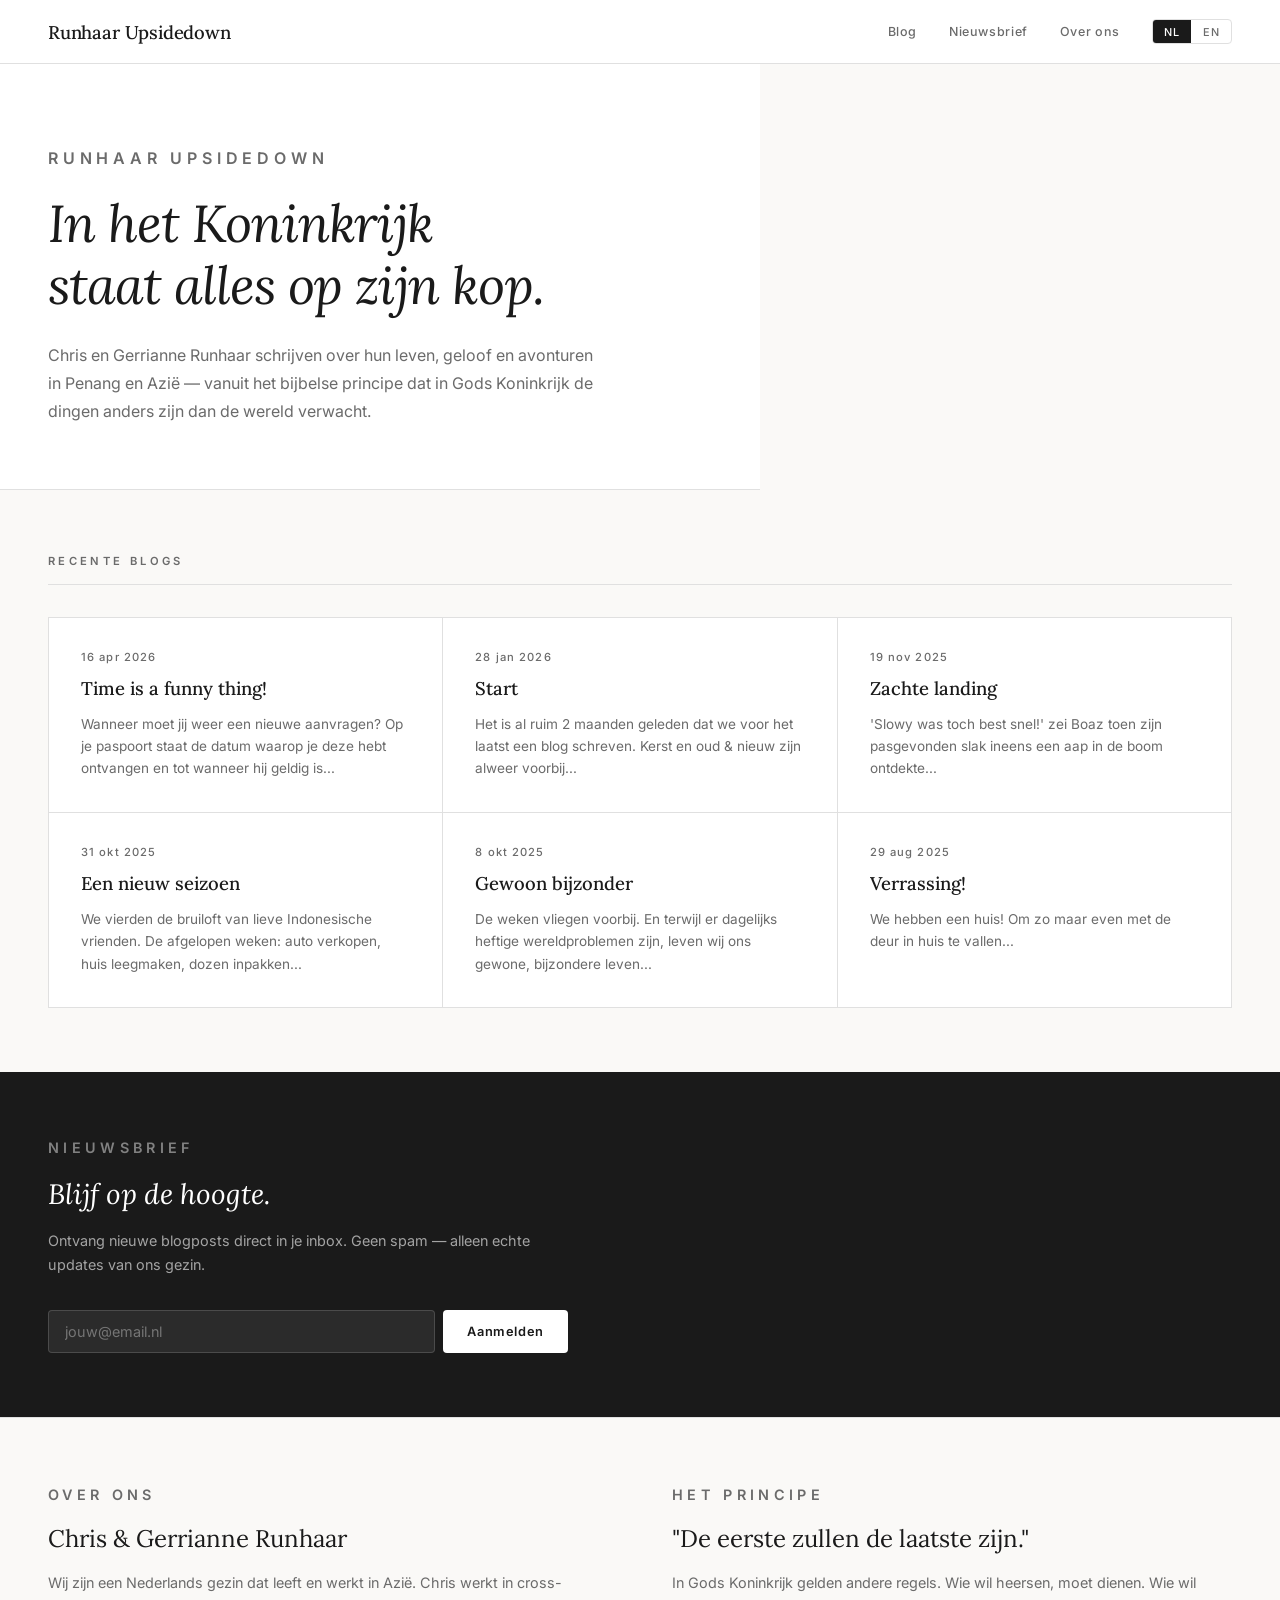
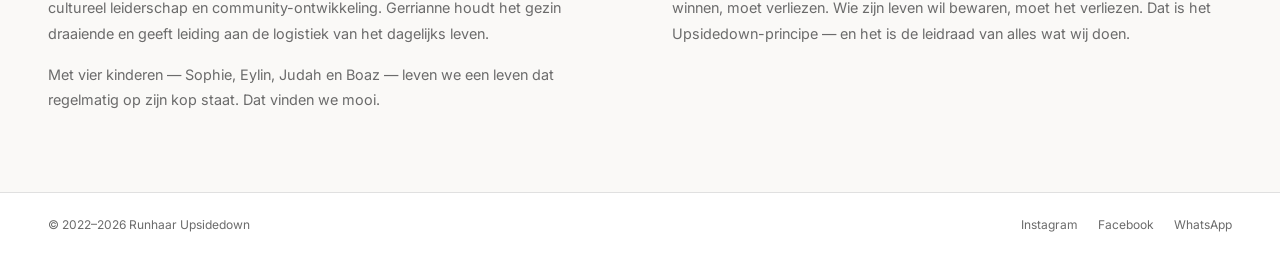
==== index.html @ e74286a4 "Initial Runhaar Upsidedown — bilingual NL/EN blog with newsletter signup" ====
<!DOCTYPE html>
<html lang="nl">
<head>
  <meta charset="UTF-8">
  <meta name="viewport" content="width=device-width, initial-scale=1.0">
  <title>Runhaar Upsidedown</title>
  <link rel="preconnect" href="https://fonts.googleapis.com">
  <link href="https://fonts.googleapis.com/css2?family=Lora:ital,wght@0,400;0,500;1,400&family=Inter:wght@300;400;500;600&display=swap" rel="stylesheet">
  <style>
    *, *::before, *::after { margin: 0; padding: 0; box-sizing: border-box; }

    :root {
      --ink: #1a1a1a;
      --muted: #6b6b6b;
      --rule: #e0e0e0;
      --bg: #faf9f7;
      --white: #ffffff;
      --warm: #f5f3ef;
    }

    body {
      font-family: 'Inter', sans-serif;
      background: var(--bg);
      color: var(--ink);
    }

    /* ── HEADER ── */
    header {
      background: var(--white);
      border-bottom: 1px solid var(--rule);
      padding: 0 3rem;
      display: flex;
      align-items: center;
      justify-content: space-between;
      height: 64px;
    }

    .site-title {
      font-family: 'Lora', serif;
      font-size: 1.15rem;
      font-weight: 500;
      color: var(--ink);
      text-decoration: none;
      letter-spacing: -0.01em;
    }

    nav {
      display: flex;
      align-items: center;
      gap: 2rem;
    }

    nav a {
      font-size: 0.78rem;
      font-weight: 500;
      letter-spacing: 0.05em;
      color: var(--muted);
      text-decoration: none;
      transition: color 0.15s;
    }

    nav a:hover { color: var(--ink); }

    .lang-toggle {
      display: flex;
      border: 1px solid var(--rule);
      border-radius: 4px;
      overflow: hidden;
    }

    .lang-toggle button {
      background: none;
      border: none;
      padding: 0.3rem 0.7rem;
      font-family: 'Inter', sans-serif;
      font-size: 0.68rem;
      font-weight: 500;
      letter-spacing: 0.1em;
      cursor: pointer;
      color: var(--muted);
      transition: background 0.15s, color 0.15s;
    }

    .lang-toggle button.active {
      background: var(--ink);
      color: var(--white);
    }

    /* ── HERO ── */
    .hero {
      background: var(--white);
      border-bottom: 1px solid var(--rule);
      padding: 5rem 3rem 4rem;
      max-width: 760px;
    }

    .hero-eyebrow {
      font-size: 0.7rem;
      font-weight: 600;
      letter-spacing: 0.3em;
      text-transform: uppercase;
      color: var(--muted);
      margin-bottom: 1.25rem;
    }

    .hero h1 {
      font-family: 'Lora', serif;
      font-size: clamp(2rem, 5vw, 3.25rem);
      font-weight: 400;
      font-style: italic;
      line-height: 1.2;
      letter-spacing: -0.02em;
      margin-bottom: 1.5rem;
    }

    .hero p {
      font-size: 1rem;
      line-height: 1.75;
      color: var(--muted);
      max-width: 560px;
    }

    /* ── BLOG GRID ── */
    .blog-section {
      padding: 4rem 3rem;
    }

    .section-header {
      display: flex;
      align-items: baseline;
      justify-content: space-between;
      margin-bottom: 2rem;
      padding-bottom: 1rem;
      border-bottom: 1px solid var(--rule);
    }

    .section-label {
      font-size: 0.7rem;
      font-weight: 600;
      letter-spacing: 0.3em;
      text-transform: uppercase;
      color: var(--muted);
    }

    .blog-grid {
      display: grid;
      grid-template-columns: repeat(auto-fill, minmax(300px, 1fr));
      gap: 1px;
      background: var(--rule);
      border: 1px solid var(--rule);
    }

    .post-card {
      background: var(--white);
      padding: 2rem;
      text-decoration: none;
      color: inherit;
      display: block;
      transition: background 0.15s;
    }

    .post-card:hover {
      background: var(--warm);
    }

    .post-date {
      font-size: 0.7rem;
      font-weight: 500;
      letter-spacing: 0.1em;
      color: var(--muted);
      margin-bottom: 0.75rem;
    }

    .post-title {
      font-family: 'Lora', serif;
      font-size: 1.15rem;
      font-weight: 500;
      line-height: 1.35;
      margin-bottom: 0.75rem;
      color: var(--ink);
    }

    .post-excerpt {
      font-size: 0.85rem;
      line-height: 1.65;
      color: var(--muted);
    }

    /* ── NEWSLETTER ── */
    .newsletter {
      background: var(--ink);
      color: var(--white);
      padding: 4rem 3rem;
    }

    .newsletter-inner {
      max-width: 520px;
    }

    .newsletter .section-label {
      color: rgba(255,255,255,0.45);
      margin-bottom: 1rem;
    }

    .newsletter h2 {
      font-family: 'Lora', serif;
      font-size: 1.75rem;
      font-weight: 400;
      font-style: italic;
      margin-bottom: 1rem;
      line-height: 1.3;
    }

    .newsletter p {
      font-size: 0.9rem;
      line-height: 1.7;
      color: rgba(255,255,255,0.6);
      margin-bottom: 2rem;
    }

    .newsletter-form {
      display: flex;
      gap: 0.5rem;
      flex-wrap: wrap;
    }

    .newsletter-form input {
      flex: 1;
      min-width: 200px;
      padding: 0.75rem 1rem;
      background: rgba(255,255,255,0.08);
      border: 1px solid rgba(255,255,255,0.15);
      border-radius: 4px;
      font-family: 'Inter', sans-serif;
      font-size: 0.9rem;
      color: var(--white);
      outline: none;
      transition: border-color 0.15s;
    }

    .newsletter-form input::placeholder { color: rgba(255,255,255,0.35); }
    .newsletter-form input:focus { border-color: rgba(255,255,255,0.4); }

    .newsletter-form button {
      padding: 0.75rem 1.5rem;
      background: var(--white);
      border: none;
      border-radius: 4px;
      font-family: 'Inter', sans-serif;
      font-size: 0.8rem;
      font-weight: 600;
      letter-spacing: 0.05em;
      color: var(--ink);
      cursor: pointer;
      transition: opacity 0.15s;
      white-space: nowrap;
    }

    .newsletter-form button:hover { opacity: 0.88; }

    /* ── ABOUT ── */
    .about {
      padding: 4rem 3rem;
      border-top: 1px solid var(--rule);
      display: grid;
      grid-template-columns: 1fr 1fr;
      gap: 4rem;
      align-items: start;
    }

    .about h2 {
      font-family: 'Lora', serif;
      font-size: 1.5rem;
      font-weight: 400;
      margin-bottom: 1rem;
      line-height: 1.3;
    }

    .about p {
      font-size: 0.9rem;
      line-height: 1.75;
      color: var(--muted);
      margin-bottom: 1rem;
    }

    .about p:last-child { margin-bottom: 0; }

    /* ── FOOTER ── */
    footer {
      padding: 1.5rem 3rem;
      border-top: 1px solid var(--rule);
      background: var(--white);
      display: flex;
      justify-content: space-between;
      align-items: center;
    }

    footer span {
      font-size: 0.75rem;
      color: var(--muted);
    }

    .social-links {
      display: flex;
      gap: 1.25rem;
    }

    .social-links a {
      font-size: 0.75rem;
      color: var(--muted);
      text-decoration: none;
      transition: color 0.15s;
    }

    .social-links a:hover { color: var(--ink); }

    /* ── MOBILE ── */
    @media (max-width: 680px) {
      header { padding: 0 1.5rem; }
      nav { display: none; }
      .hero, .blog-section, .newsletter, .about { padding-left: 1.5rem; padding-right: 1.5rem; }
      footer { padding: 1.25rem 1.5rem; flex-direction: column; gap: 0.75rem; text-align: center; }
      .about { grid-template-columns: 1fr; gap: 2rem; }
    }

    /* ── LANG ── */
    [data-lang] { display: none; }
    .lang-nl [data-lang="nl"] { display: block; }
    .lang-nl [data-lang="nl"].inline { display: inline; }
    .lang-en [data-lang="en"] { display: block; }
    .lang-en [data-lang="en"].inline { display: inline; }
  </style>
</head>
<body class="lang-nl">

  <!-- HEADER -->
  <header>
    <a href="/" class="site-title">Runhaar Upsidedown</a>
    <nav>
      <a href="#blog" data-lang="nl">Blog</a>
      <a href="#blog" data-lang="en">Blog</a>
      <a href="#nieuwsbrief" data-lang="nl">Nieuwsbrief</a>
      <a href="#nieuwsbrief" data-lang="en">Newsletter</a>
      <a href="#over-ons" data-lang="nl">Over ons</a>
      <a href="#over-ons" data-lang="en">About us</a>
      <div class="lang-toggle">
        <button id="btn-nl" class="active" onclick="setLang('nl')">NL</button>
        <button id="btn-en" onclick="setLang('en')">EN</button>
      </div>
    </nav>
  </header>

  <!-- HERO -->
  <section class="hero">
    <p class="hero-eyebrow">Runhaar Upsidedown</p>
    <h1 data-lang="nl">In het Koninkrijk<br>staat alles op zijn kop.</h1>
    <h1 data-lang="en">In the Kingdom,<br>everything is upside down.</h1>
    <p data-lang="nl">
      Chris en Gerrianne Runhaar schrijven over hun leven, geloof en avonturen
      in Penang en Azië — vanuit het bijbelse principe dat in Gods Koninkrijk
      de dingen anders zijn dan de wereld verwacht.
    </p>
    <p data-lang="en">
      Chris and Gerrianne Runhaar write about their life, faith, and adventures
      in Penang and Asia — rooted in the biblical principle that in God's Kingdom,
      things are the opposite of what the world expects.
    </p>
  </section>

  <!-- BLOG -->
  <section class="blog-section" id="blog">
    <div class="section-header">
      <span class="section-label" data-lang="nl">Recente Blogs</span>
      <span class="section-label" data-lang="en">Recent Posts</span>
    </div>

    <div class="blog-grid">

      <a class="post-card" href="https://www.runhaarupsidedown.nl/blog" target="_blank">
        <p class="post-date">16 apr 2026</p>
        <h2 class="post-title">Time is a funny thing!</h2>
        <p class="post-excerpt" data-lang="nl">Wanneer moet jij weer een nieuwe aanvragen? Op je paspoort staat de datum waarop je deze hebt ontvangen en tot wanneer hij geldig is...</p>
        <p class="post-excerpt" data-lang="en">When do you need to renew yours? Your passport shows the date it was issued and how long it's valid for...</p>
      </a>

      <a class="post-card" href="https://www.runhaarupsidedown.nl/blog" target="_blank">
        <p class="post-date">28 jan 2026</p>
        <h2 class="post-title">Start</h2>
        <p class="post-excerpt" data-lang="nl">Het is al ruim 2 maanden geleden dat we voor het laatst een blog schreven. Kerst en oud & nieuw zijn alweer voorbij...</p>
        <p class="post-excerpt" data-lang="en">It's been over 2 months since our last post. Christmas and New Year have already passed...</p>
      </a>

      <a class="post-card" href="https://www.runhaarupsidedown.nl/blog" target="_blank">
        <p class="post-date">19 nov 2025</p>
        <h2 class="post-title">Zachte landing</h2>
        <p class="post-excerpt" data-lang="nl">'Slowy was toch best snel!' zei Boaz toen zijn pasgevonden slak ineens een aap in de boom ontdekte...</p>
        <p class="post-excerpt" data-lang="en">'Slowy was actually pretty fast!' said Boaz when his newly found snail suddenly spotted a monkey in the tree...</p>
      </a>

      <a class="post-card" href="https://www.runhaarupsidedown.nl/blog" target="_blank">
        <p class="post-date">31 okt 2025</p>
        <h2 class="post-title">Een nieuw seizoen</h2>
        <p class="post-excerpt" data-lang="nl">We vierden de bruiloft van lieve Indonesische vrienden. De afgelopen weken: auto verkopen, huis leegmaken, dozen inpakken...</p>
        <p class="post-excerpt" data-lang="en">We celebrated the wedding of dear Indonesian friends. Recent weeks: selling a car, emptying the house, packing boxes...</p>
      </a>

      <a class="post-card" href="https://www.runhaarupsidedown.nl/blog" target="_blank">
        <p class="post-date">8 okt 2025</p>
        <h2 class="post-title">Gewoon bijzonder</h2>
        <p class="post-excerpt" data-lang="nl">De weken vliegen voorbij. En terwijl er dagelijks heftige wereldproblemen zijn, leven wij ons gewone, bijzondere leven...</p>
        <p class="post-excerpt" data-lang="en">The weeks fly by. While the world faces daily crises, we live our ordinary, extraordinary life...</p>
      </a>

      <a class="post-card" href="https://www.runhaarupsidedown.nl/blog" target="_blank">
        <p class="post-date">29 aug 2025</p>
        <h2 class="post-title">Verrassing!</h2>
        <p class="post-excerpt" data-lang="nl">We hebben een huis! Om zo maar even met de deur in huis te vallen...</p>
        <p class="post-excerpt" data-lang="en">We have a house! To get straight to the point...</p>
      </a>

    </div>
  </section>

  <!-- NEWSLETTER -->
  <section class="newsletter" id="nieuwsbrief">
    <div class="newsletter-inner">
      <p class="section-label" data-lang="nl">Nieuwsbrief</p>
      <p class="section-label" data-lang="en">Newsletter</p>
      <h2 data-lang="nl">Blijf op de hoogte.</h2>
      <h2 data-lang="en">Stay in the loop.</h2>
      <p data-lang="nl">Ontvang nieuwe blogposts direct in je inbox. Geen spam — alleen echte updates van ons gezin.</p>
      <p data-lang="en">Receive new blog posts directly in your inbox. No spam — just real updates from our family.</p>
      <form class="newsletter-form" action="https://gmail.us12.list-manage.com/subscribe/post" method="POST" target="_blank">
        <input type="hidden" name="u" value="MAILCHIMP_U_VALUE">
        <input type="hidden" name="id" value="MAILCHIMP_ID_VALUE">
        <input type="email" name="EMAIL" placeholder="jouw@email.nl" data-lang="nl" required>
        <input type="email" name="EMAIL" placeholder="your@email.com" data-lang="en" required style="display:none">
        <button type="submit" data-lang="nl">Aanmelden</button>
        <button type="submit" data-lang="en" style="display:none">Subscribe</button>
      </form>
    </div>
  </section>

  <!-- ABOUT -->
  <section class="about" id="over-ons">
    <div>
      <p class="section-label" data-lang="nl" style="display:block; margin-bottom:1rem">Over ons</p>
      <p class="section-label" data-lang="en" style="display:none; margin-bottom:1rem">About us</p>
      <h2 data-lang="nl">Chris &amp; Gerrianne Runhaar</h2>
      <h2 data-lang="en">Chris &amp; Gerrianne Runhaar</h2>
      <p data-lang="nl">Wij zijn een Nederlands gezin dat leeft en werkt in Azië. Chris werkt in cross-cultureel leiderschap en community-ontwikkeling. Gerrianne houdt het gezin draaiende en geeft leiding aan de logistiek van het dagelijks leven.</p>
      <p data-lang="en">We're a Dutch family living and working in Asia. Chris works in cross-cultural leadership and community development. Gerrianne keeps the family running and leads the logistics of daily life.</p>
      <p data-lang="nl">Met vier kinderen — Sophie, Eylin, Judah en Boaz — leven we een leven dat regelmatig op zijn kop staat. Dat vinden we mooi.</p>
      <p data-lang="en">With four children — Sophie, Eylin, Judah, and Boaz — we live a life that is regularly turned upside down. We wouldn't have it any other way.</p>
    </div>
    <div>
      <p class="section-label" data-lang="nl" style="display:block; margin-bottom:1rem">Het Principe</p>
      <p class="section-label" data-lang="en" style="display:none; margin-bottom:1rem">The Principle</p>
      <h2 data-lang="nl">"De eerste zullen de laatste zijn."</h2>
      <h2 data-lang="en">"The first will be last."</h2>
      <p data-lang="nl">In Gods Koninkrijk gelden andere regels. Wie wil heersen, moet dienen. Wie wil winnen, moet verliezen. Wie zijn leven wil bewaren, moet het verliezen. Dat is het Upsidedown-principe — en het is de leidraad van alles wat wij doen.</p>
      <p data-lang="en">In God's Kingdom, different rules apply. To lead is to serve. To win is to lose. To save your life is to lose it. That is the Upsidedown principle — and it guides everything we do.</p>
    </div>
  </section>

  <!-- FOOTER -->
  <footer>
    <span>&copy; 2022–2026 Runhaar Upsidedown</span>
    <div class="social-links">
      <a href="https://instagram.com" target="_blank">Instagram</a>
      <a href="https://facebook.com" target="_blank">Facebook</a>
      <a href="https://wa.me/" target="_blank">WhatsApp</a>
    </div>
  </footer>

  <script>
    function setLang(lang) {
      document.body.className = 'lang-' + lang;
      document.getElementById('btn-nl').classList.toggle('active', lang === 'nl');
      document.getElementById('btn-en').classList.toggle('active', lang === 'en');
      document.documentElement.lang = lang;

      // Handle newsletter form inputs + buttons separately
      document.querySelectorAll('[data-lang]').forEach(el => {
        el.style.display = el.dataset.lang === lang ? '' : 'none';
      });
    }

    // Init display
    setLang('nl');
  </script>

</body>
</html>
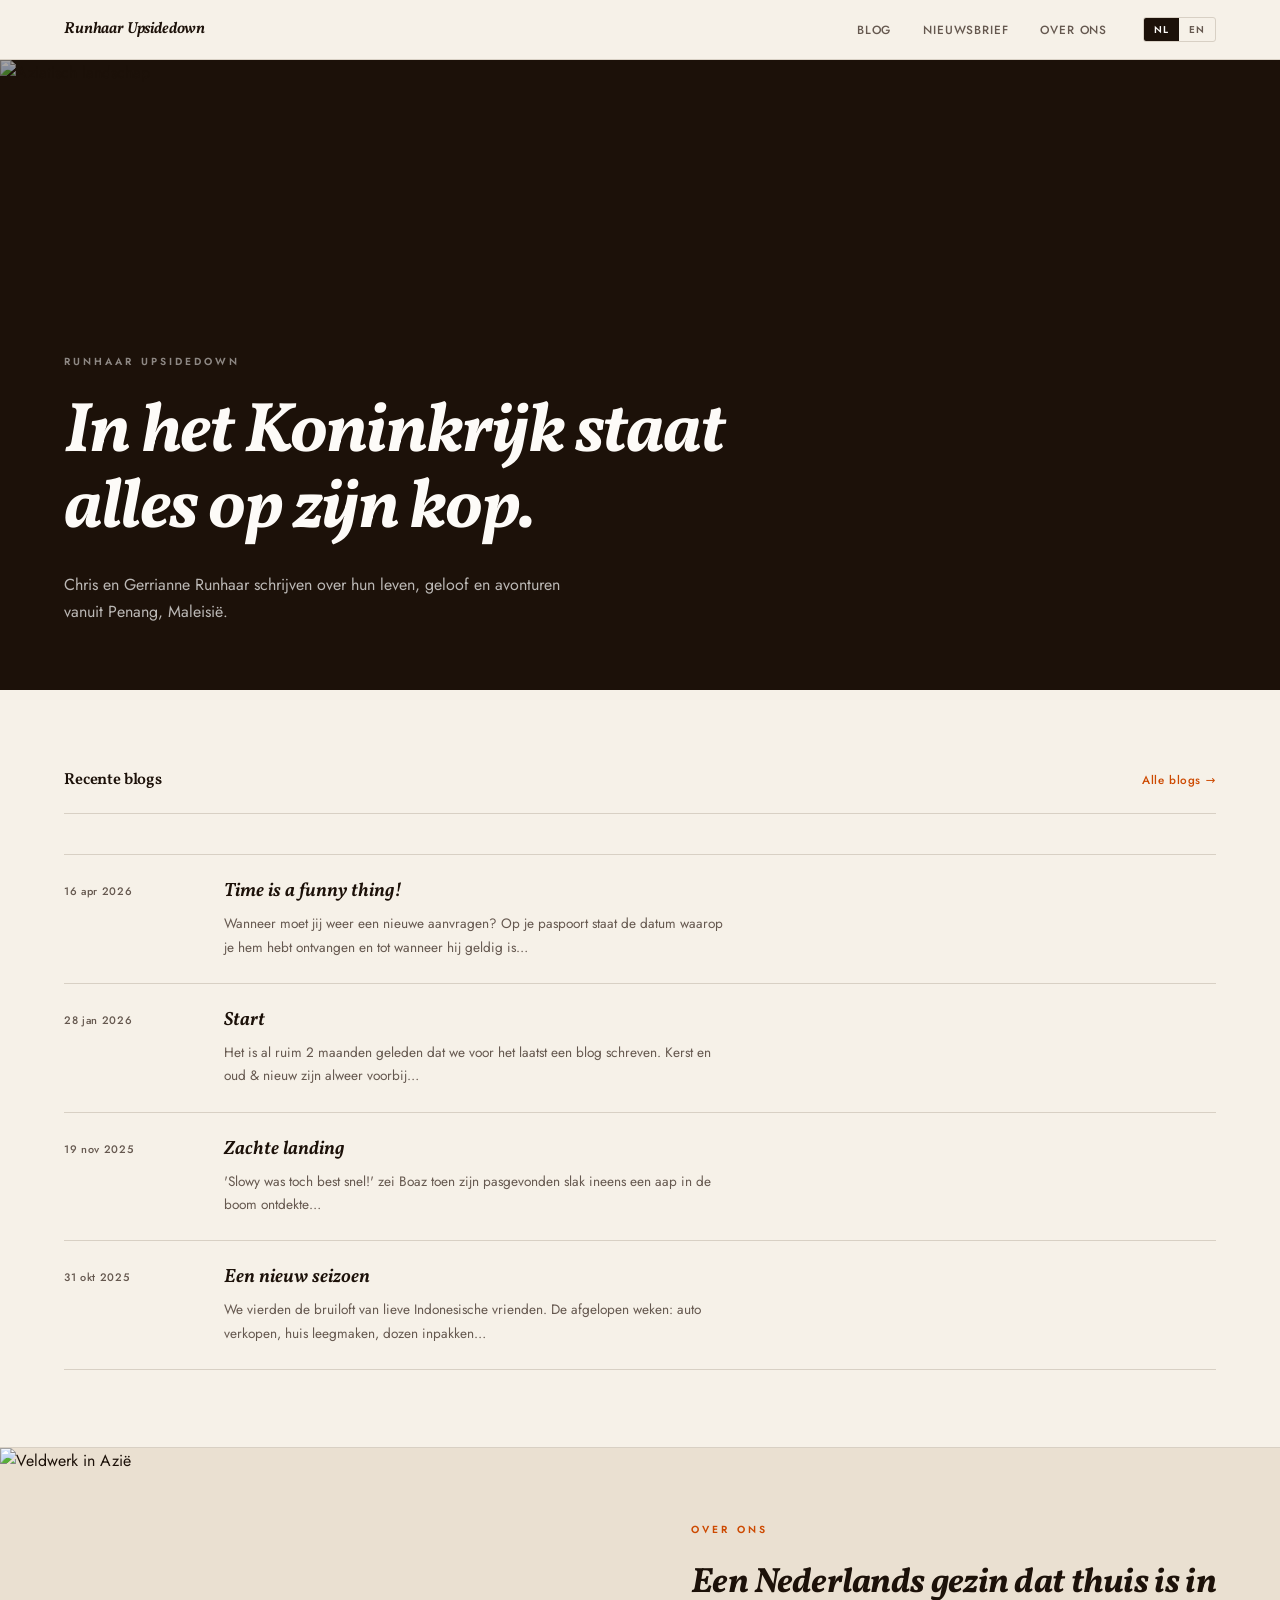
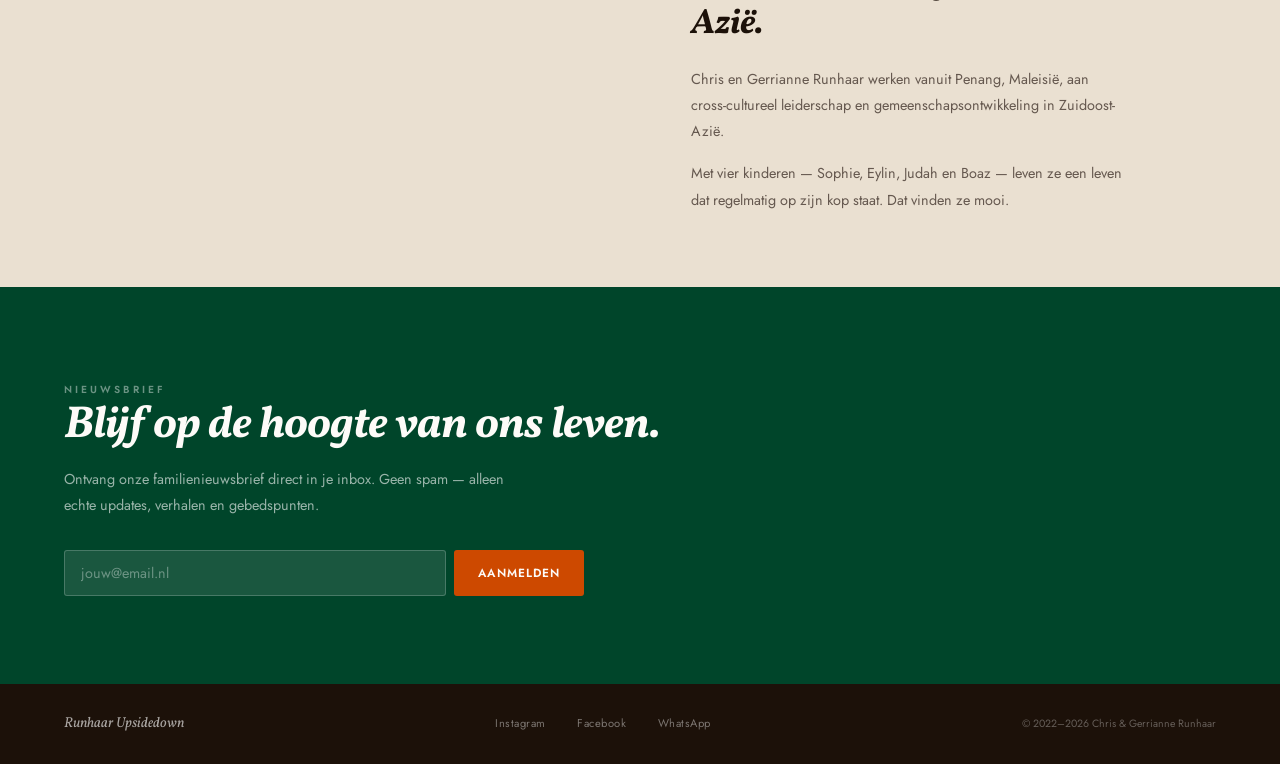
==== commit 3501304a: "Rebuild as multi-page site with fresh design Pages: Home, Blog, Newsletter, About. Shared style.css " ====
--- a/index.html
+++ b/index.html
@@ -4,473 +4,140 @@
   <meta charset="UTF-8">
   <meta name="viewport" content="width=device-width, initial-scale=1.0">
   <title>Runhaar Upsidedown</title>
+  <meta name="description" content="Chris en Gerrianne Runhaar schrijven over hun leven, geloof en avonturen in Penang en Azië.">
   <link rel="preconnect" href="https://fonts.googleapis.com">
-  <link href="https://fonts.googleapis.com/css2?family=Lora:ital,wght@0,400;0,500;1,400&family=Inter:wght@300;400;500;600&display=swap" rel="stylesheet">
-  <style>
-    *, *::before, *::after { margin: 0; padding: 0; box-sizing: border-box; }
-
-    :root {
-      --ink: #1a1a1a;
-      --muted: #6b6b6b;
-      --rule: #e0e0e0;
-      --bg: #faf9f7;
-      --white: #ffffff;
-      --warm: #f5f3ef;
-    }
-
-    body {
-      font-family: 'Inter', sans-serif;
-      background: var(--bg);
-      color: var(--ink);
-    }
-
-    /* ── HEADER ── */
-    header {
-      background: var(--white);
-      border-bottom: 1px solid var(--rule);
-      padding: 0 3rem;
-      display: flex;
-      align-items: center;
-      justify-content: space-between;
-      height: 64px;
-    }
-
-    .site-title {
-      font-family: 'Lora', serif;
-      font-size: 1.15rem;
-      font-weight: 500;
-      color: var(--ink);
-      text-decoration: none;
-      letter-spacing: -0.01em;
-    }
-
-    nav {
-      display: flex;
-      align-items: center;
-      gap: 2rem;
-    }
-
-    nav a {
-      font-size: 0.78rem;
-      font-weight: 500;
-      letter-spacing: 0.05em;
-      color: var(--muted);
-      text-decoration: none;
-      transition: color 0.15s;
-    }
-
-    nav a:hover { color: var(--ink); }
-
-    .lang-toggle {
-      display: flex;
-      border: 1px solid var(--rule);
-      border-radius: 4px;
-      overflow: hidden;
-    }
-
-    .lang-toggle button {
-      background: none;
-      border: none;
-      padding: 0.3rem 0.7rem;
-      font-family: 'Inter', sans-serif;
-      font-size: 0.68rem;
-      font-weight: 500;
-      letter-spacing: 0.1em;
-      cursor: pointer;
-      color: var(--muted);
-      transition: background 0.15s, color 0.15s;
-    }
-
-    .lang-toggle button.active {
-      background: var(--ink);
-      color: var(--white);
-    }
-
-    /* ── HERO ── */
-    .hero {
-      background: var(--white);
-      border-bottom: 1px solid var(--rule);
-      padding: 5rem 3rem 4rem;
-      max-width: 760px;
-    }
-
-    .hero-eyebrow {
-      font-size: 0.7rem;
-      font-weight: 600;
-      letter-spacing: 0.3em;
-      text-transform: uppercase;
-      color: var(--muted);
-      margin-bottom: 1.25rem;
-    }
-
-    .hero h1 {
-      font-family: 'Lora', serif;
-      font-size: clamp(2rem, 5vw, 3.25rem);
-      font-weight: 400;
-      font-style: italic;
-      line-height: 1.2;
-      letter-spacing: -0.02em;
-      margin-bottom: 1.5rem;
-    }
-
-    .hero p {
-      font-size: 1rem;
-      line-height: 1.75;
-      color: var(--muted);
-      max-width: 560px;
-    }
-
-    /* ── BLOG GRID ── */
-    .blog-section {
-      padding: 4rem 3rem;
-    }
-
-    .section-header {
-      display: flex;
-      align-items: baseline;
-      justify-content: space-between;
-      margin-bottom: 2rem;
-      padding-bottom: 1rem;
-      border-bottom: 1px solid var(--rule);
-    }
-
-    .section-label {
-      font-size: 0.7rem;
-      font-weight: 600;
-      letter-spacing: 0.3em;
-      text-transform: uppercase;
-      color: var(--muted);
-    }
-
-    .blog-grid {
-      display: grid;
-      grid-template-columns: repeat(auto-fill, minmax(300px, 1fr));
-      gap: 1px;
-      background: var(--rule);
-      border: 1px solid var(--rule);
-    }
-
-    .post-card {
-      background: var(--white);
-      padding: 2rem;
-      text-decoration: none;
-      color: inherit;
-      display: block;
-      transition: background 0.15s;
-    }
-
-    .post-card:hover {
-      background: var(--warm);
-    }
-
-    .post-date {
-      font-size: 0.7rem;
-      font-weight: 500;
-      letter-spacing: 0.1em;
-      color: var(--muted);
-      margin-bottom: 0.75rem;
-    }
-
-    .post-title {
-      font-family: 'Lora', serif;
-      font-size: 1.15rem;
-      font-weight: 500;
-      line-height: 1.35;
-      margin-bottom: 0.75rem;
-      color: var(--ink);
-    }
-
-    .post-excerpt {
-      font-size: 0.85rem;
-      line-height: 1.65;
-      color: var(--muted);
-    }
-
-    /* ── NEWSLETTER ── */
-    .newsletter {
-      background: var(--ink);
-      color: var(--white);
-      padding: 4rem 3rem;
-    }
-
-    .newsletter-inner {
-      max-width: 520px;
-    }
-
-    .newsletter .section-label {
-      color: rgba(255,255,255,0.45);
-      margin-bottom: 1rem;
-    }
-
-    .newsletter h2 {
-      font-family: 'Lora', serif;
-      font-size: 1.75rem;
-      font-weight: 400;
-      font-style: italic;
-      margin-bottom: 1rem;
-      line-height: 1.3;
-    }
-
-    .newsletter p {
-      font-size: 0.9rem;
-      line-height: 1.7;
-      color: rgba(255,255,255,0.6);
-      margin-bottom: 2rem;
-    }
-
-    .newsletter-form {
-      display: flex;
-      gap: 0.5rem;
-      flex-wrap: wrap;
-    }
-
-    .newsletter-form input {
-      flex: 1;
-      min-width: 200px;
-      padding: 0.75rem 1rem;
-      background: rgba(255,255,255,0.08);
-      border: 1px solid rgba(255,255,255,0.15);
-      border-radius: 4px;
-      font-family: 'Inter', sans-serif;
-      font-size: 0.9rem;
-      color: var(--white);
-      outline: none;
-      transition: border-color 0.15s;
-    }
-
-    .newsletter-form input::placeholder { color: rgba(255,255,255,0.35); }
-    .newsletter-form input:focus { border-color: rgba(255,255,255,0.4); }
-
-    .newsletter-form button {
-      padding: 0.75rem 1.5rem;
-      background: var(--white);
-      border: none;
-      border-radius: 4px;
-      font-family: 'Inter', sans-serif;
-      font-size: 0.8rem;
-      font-weight: 600;
-      letter-spacing: 0.05em;
-      color: var(--ink);
-      cursor: pointer;
-      transition: opacity 0.15s;
-      white-space: nowrap;
-    }
-
-    .newsletter-form button:hover { opacity: 0.88; }
-
-    /* ── ABOUT ── */
-    .about {
-      padding: 4rem 3rem;
-      border-top: 1px solid var(--rule);
-      display: grid;
-      grid-template-columns: 1fr 1fr;
-      gap: 4rem;
-      align-items: start;
-    }
-
-    .about h2 {
-      font-family: 'Lora', serif;
-      font-size: 1.5rem;
-      font-weight: 400;
-      margin-bottom: 1rem;
-      line-height: 1.3;
-    }
-
-    .about p {
-      font-size: 0.9rem;
-      line-height: 1.75;
-      color: var(--muted);
-      margin-bottom: 1rem;
-    }
-
-    .about p:last-child { margin-bottom: 0; }
-
-    /* ── FOOTER ── */
-    footer {
-      padding: 1.5rem 3rem;
-      border-top: 1px solid var(--rule);
-      background: var(--white);
-      display: flex;
-      justify-content: space-between;
-      align-items: center;
-    }
-
-    footer span {
-      font-size: 0.75rem;
-      color: var(--muted);
-    }
-
-    .social-links {
-      display: flex;
-      gap: 1.25rem;
-    }
-
-    .social-links a {
-      font-size: 0.75rem;
-      color: var(--muted);
-      text-decoration: none;
-      transition: color 0.15s;
-    }
-
-    .social-links a:hover { color: var(--ink); }
-
-    /* ── MOBILE ── */
-    @media (max-width: 680px) {
-      header { padding: 0 1.5rem; }
-      nav { display: none; }
-      .hero, .blog-section, .newsletter, .about { padding-left: 1.5rem; padding-right: 1.5rem; }
-      footer { padding: 1.25rem 1.5rem; flex-direction: column; gap: 0.75rem; text-align: center; }
-      .about { grid-template-columns: 1fr; gap: 2rem; }
-    }
-
-    /* ── LANG ── */
-    [data-lang] { display: none; }
-    .lang-nl [data-lang="nl"] { display: block; }
-    .lang-nl [data-lang="nl"].inline { display: inline; }
-    .lang-en [data-lang="en"] { display: block; }
-    .lang-en [data-lang="en"].inline { display: inline; }
-  </style>
+  <link rel="preconnect" href="https://fonts.gstatic.com" crossorigin>
+  <link href="https://fonts.googleapis.com/css2?family=Vollkorn:ital,wght@0,400;0,600;0,700;1,400;1,600;1,700&family=Jost:wght@300;400;500;600&display=swap" rel="stylesheet">
+  <link rel="stylesheet" href="style.css">
 </head>
 <body class="lang-nl">
 
-  <!-- HEADER -->
-  <header>
-    <a href="/" class="site-title">Runhaar Upsidedown</a>
-    <nav>
-      <a href="#blog" data-lang="nl">Blog</a>
-      <a href="#blog" data-lang="en">Blog</a>
-      <a href="#nieuwsbrief" data-lang="nl">Nieuwsbrief</a>
-      <a href="#nieuwsbrief" data-lang="en">Newsletter</a>
-      <a href="#over-ons" data-lang="nl">Over ons</a>
-      <a href="#over-ons" data-lang="en">About us</a>
+  <header class="site-header">
+    <a href="index.html" class="site-logo">Runhaar Upsidedown</a>
+    <nav class="site-nav">
+      <a href="blog.html" class="nav-link" data-lang="nl">Blog</a>
+      <a href="blog.html" class="nav-link" data-lang="en">Blog</a>
+      <a href="newsletter.html" class="nav-link" data-lang="nl">Nieuwsbrief</a>
+      <a href="newsletter.html" class="nav-link" data-lang="en">Newsletter</a>
+      <a href="about.html" class="nav-link" data-lang="nl">Over ons</a>
+      <a href="about.html" class="nav-link" data-lang="en">About us</a>
       <div class="lang-toggle">
-        <button id="btn-nl" class="active" onclick="setLang('nl')">NL</button>
-        <button id="btn-en" onclick="setLang('en')">EN</button>
+        <button id="btn-nl" class="lang-btn active" onclick="setLang('nl')">NL</button>
+        <button id="btn-en" class="lang-btn" onclick="setLang('en')">EN</button>
       </div>
     </nav>
   </header>
 
   <!-- HERO -->
-  <section class="hero">
-    <p class="hero-eyebrow">Runhaar Upsidedown</p>
-    <h1 data-lang="nl">In het Koninkrijk<br>staat alles op zijn kop.</h1>
-    <h1 data-lang="en">In the Kingdom,<br>everything is upside down.</h1>
-    <p data-lang="nl">
-      Chris en Gerrianne Runhaar schrijven over hun leven, geloof en avonturen
-      in Penang en Azië — vanuit het bijbelse principe dat in Gods Koninkrijk
-      de dingen anders zijn dan de wereld verwacht.
-    </p>
-    <p data-lang="en">
-      Chris and Gerrianne Runhaar write about their life, faith, and adventures
-      in Penang and Asia — rooted in the biblical principle that in God's Kingdom,
-      things are the opposite of what the world expects.
-    </p>
-  </section>
-
-  <!-- BLOG -->
-  <section class="blog-section" id="blog">
-    <div class="section-header">
-      <span class="section-label" data-lang="nl">Recente Blogs</span>
-      <span class="section-label" data-lang="en">Recent Posts</span>
-    </div>
-
-    <div class="blog-grid">
-
-      <a class="post-card" href="https://www.runhaarupsidedown.nl/blog" target="_blank">
-        <p class="post-date">16 apr 2026</p>
-        <h2 class="post-title">Time is a funny thing!</h2>
-        <p class="post-excerpt" data-lang="nl">Wanneer moet jij weer een nieuwe aanvragen? Op je paspoort staat de datum waarop je deze hebt ontvangen en tot wanneer hij geldig is...</p>
-        <p class="post-excerpt" data-lang="en">When do you need to renew yours? Your passport shows the date it was issued and how long it's valid for...</p>
-      </a>
-
-      <a class="post-card" href="https://www.runhaarupsidedown.nl/blog" target="_blank">
-        <p class="post-date">28 jan 2026</p>
-        <h2 class="post-title">Start</h2>
-        <p class="post-excerpt" data-lang="nl">Het is al ruim 2 maanden geleden dat we voor het laatst een blog schreven. Kerst en oud & nieuw zijn alweer voorbij...</p>
-        <p class="post-excerpt" data-lang="en">It's been over 2 months since our last post. Christmas and New Year have already passed...</p>
-      </a>
-
-      <a class="post-card" href="https://www.runhaarupsidedown.nl/blog" target="_blank">
-        <p class="post-date">19 nov 2025</p>
-        <h2 class="post-title">Zachte landing</h2>
-        <p class="post-excerpt" data-lang="nl">'Slowy was toch best snel!' zei Boaz toen zijn pasgevonden slak ineens een aap in de boom ontdekte...</p>
-        <p class="post-excerpt" data-lang="en">'Slowy was actually pretty fast!' said Boaz when his newly found snail suddenly spotted a monkey in the tree...</p>
-      </a>
-
-      <a class="post-card" href="https://www.runhaarupsidedown.nl/blog" target="_blank">
-        <p class="post-date">31 okt 2025</p>
-        <h2 class="post-title">Een nieuw seizoen</h2>
-        <p class="post-excerpt" data-lang="nl">We vierden de bruiloft van lieve Indonesische vrienden. De afgelopen weken: auto verkopen, huis leegmaken, dozen inpakken...</p>
-        <p class="post-excerpt" data-lang="en">We celebrated the wedding of dear Indonesian friends. Recent weeks: selling a car, emptying the house, packing boxes...</p>
-      </a>
-
-      <a class="post-card" href="https://www.runhaarupsidedown.nl/blog" target="_blank">
-        <p class="post-date">8 okt 2025</p>
-        <h2 class="post-title">Gewoon bijzonder</h2>
-        <p class="post-excerpt" data-lang="nl">De weken vliegen voorbij. En terwijl er dagelijks heftige wereldproblemen zijn, leven wij ons gewone, bijzondere leven...</p>
-        <p class="post-excerpt" data-lang="en">The weeks fly by. While the world faces daily crises, we live our ordinary, extraordinary life...</p>
-      </a>
-
-      <a class="post-card" href="https://www.runhaarupsidedown.nl/blog" target="_blank">
-        <p class="post-date">29 aug 2025</p>
-        <h2 class="post-title">Verrassing!</h2>
-        <p class="post-excerpt" data-lang="nl">We hebben een huis! Om zo maar even met de deur in huis te vallen...</p>
-        <p class="post-excerpt" data-lang="en">We have a house! To get straight to the point...</p>
-      </a>
-
+  <section class="hero-photo">
+    <img
+      src="https://mcusercontent.com/3540eef6e6ca0471934019fc5/images/19c7cc07-3319-63d7-54c2-0fe1dfa88985.jpg"
+      alt="Aziatisch landschap"
+      loading="eager">
+    <div class="hero-photo-content">
+      <span class="eyebrow">Runhaar Upsidedown</span>
+      <h1 data-lang="nl">In het Koninkrijk staat alles op zijn kop.</h1>
+      <h1 data-lang="en">In the Kingdom, everything is upside down.</h1>
+      <p data-lang="nl">Chris en Gerrianne Runhaar schrijven over hun leven, geloof en avonturen vanuit Penang, Maleisië.</p>
+      <p data-lang="en">Chris and Gerrianne Runhaar write about life, faith, and adventure from Penang, Malaysia.</p>
+    </div>
+  </section>
+
+  <!-- RECENT POSTS -->
+  <section class="content-section">
+    <div class="section-head">
+      <span class="section-head-label" data-lang="nl">Recente blogs</span>
+      <span class="section-head-label" data-lang="en">Recent posts</span>
+      <a href="blog.html" class="see-all" data-lang="nl">Alle blogs →</a>
+      <a href="blog.html" class="see-all" data-lang="en">All posts →</a>
+    </div>
+
+    <nav class="post-list">
+
+      <a class="post-item" href="https://www.runhaarupsidedown.nl/blog" target="_blank" rel="noopener">
+        <span class="post-date-col">16 apr 2026</span>
+        <span>
+          <p class="post-title">Time is a funny thing!</p>
+          <p class="post-excerpt" data-lang="nl">Wanneer moet jij weer een nieuwe aanvragen? Op je paspoort staat de datum waarop je hem hebt ontvangen en tot wanneer hij geldig is…</p>
+          <p class="post-excerpt" data-lang="en">When do you need to renew yours? Your passport shows the date it was issued and how long it's valid for…</p>
+        </span>
+      </a>
+
+      <a class="post-item" href="https://www.runhaarupsidedown.nl/blog" target="_blank" rel="noopener">
+        <span class="post-date-col">28 jan 2026</span>
+        <span>
+          <p class="post-title">Start</p>
+          <p class="post-excerpt" data-lang="nl">Het is al ruim 2 maanden geleden dat we voor het laatst een blog schreven. Kerst en oud &amp; nieuw zijn alweer voorbij…</p>
+          <p class="post-excerpt" data-lang="en">It's been over 2 months since our last post. Christmas and New Year have already passed…</p>
+        </span>
+      </a>
+
+      <a class="post-item" href="https://www.runhaarupsidedown.nl/blog" target="_blank" rel="noopener">
+        <span class="post-date-col">19 nov 2025</span>
+        <span>
+          <p class="post-title">Zachte landing</p>
+          <p class="post-excerpt" data-lang="nl">'Slowy was toch best snel!' zei Boaz toen zijn pasgevonden slak ineens een aap in de boom ontdekte…</p>
+          <p class="post-excerpt" data-lang="en">'Slowy was actually pretty fast!' said Boaz when his newly found snail suddenly spotted a monkey in the tree…</p>
+        </span>
+      </a>
+
+      <a class="post-item" href="https://www.runhaarupsidedown.nl/blog" target="_blank" rel="noopener">
+        <span class="post-date-col">31 okt 2025</span>
+        <span>
+          <p class="post-title">Een nieuw seizoen</p>
+          <p class="post-excerpt" data-lang="nl">We vierden de bruiloft van lieve Indonesische vrienden. De afgelopen weken: auto verkopen, huis leegmaken, dozen inpakken…</p>
+          <p class="post-excerpt" data-lang="en">We celebrated the wedding of dear Indonesian friends. Recent weeks: selling a car, emptying the house, packing boxes…</p>
+        </span>
+      </a>
+
+    </nav>
+  </section>
+
+  <!-- FAMILY SPLIT -->
+  <section class="split-section">
+    <div class="split-photo">
+      <img
+        src="https://mcusercontent.com/3540eef6e6ca0471934019fc5/images/fe2efdb6-71a4-8e61-e04a-456259c1d72a.jpg"
+        alt="Veldwerk in Azië"
+        loading="lazy">
+    </div>
+    <div class="split-content">
+      <span class="eyebrow" data-lang="nl">Over ons</span>
+      <span class="eyebrow" data-lang="en">About us</span>
+      <h2 data-lang="nl">Een Nederlands gezin dat thuis is in Azië.</h2>
+      <h2 data-lang="en">A Dutch family at home in Asia.</h2>
+      <p data-lang="nl">Chris en Gerrianne Runhaar werken vanuit Penang, Maleisië, aan cross-cultureel leiderschap en gemeenschapsontwikkeling in Zuidoost-Azië.</p>
+      <p data-lang="en">Chris and Gerrianne Runhaar work from Penang, Malaysia, in cross-cultural leadership and community development across Southeast Asia.</p>
+      <p data-lang="nl">Met vier kinderen — Sophie, Eylin, Judah en Boaz — leven ze een leven dat regelmatig op zijn kop staat. Dat vinden ze mooi.</p>
+      <p data-lang="en">With four children — Sophie, Eylin, Judah, and Boaz — they live a life that is regularly turned upside down. They wouldn't have it any other way.</p>
     </div>
   </section>
 
   <!-- NEWSLETTER -->
-  <section class="newsletter" id="nieuwsbrief">
-    <div class="newsletter-inner">
-      <p class="section-label" data-lang="nl">Nieuwsbrief</p>
-      <p class="section-label" data-lang="en">Newsletter</p>
-      <h2 data-lang="nl">Blijf op de hoogte.</h2>
-      <h2 data-lang="en">Stay in the loop.</h2>
-      <p data-lang="nl">Ontvang nieuwe blogposts direct in je inbox. Geen spam — alleen echte updates van ons gezin.</p>
-      <p data-lang="en">Receive new blog posts directly in your inbox. No spam — just real updates from our family.</p>
-      <form class="newsletter-form" action="https://gmail.us12.list-manage.com/subscribe/post" method="POST" target="_blank">
-        <input type="hidden" name="u" value="MAILCHIMP_U_VALUE">
-        <input type="hidden" name="id" value="MAILCHIMP_ID_VALUE">
-        <input type="email" name="EMAIL" placeholder="jouw@email.nl" data-lang="nl" required>
-        <input type="email" name="EMAIL" placeholder="your@email.com" data-lang="en" required style="display:none">
-        <button type="submit" data-lang="nl">Aanmelden</button>
-        <button type="submit" data-lang="en" style="display:none">Subscribe</button>
-      </form>
-    </div>
-  </section>
-
-  <!-- ABOUT -->
-  <section class="about" id="over-ons">
-    <div>
-      <p class="section-label" data-lang="nl" style="display:block; margin-bottom:1rem">Over ons</p>
-      <p class="section-label" data-lang="en" style="display:none; margin-bottom:1rem">About us</p>
-      <h2 data-lang="nl">Chris &amp; Gerrianne Runhaar</h2>
-      <h2 data-lang="en">Chris &amp; Gerrianne Runhaar</h2>
-      <p data-lang="nl">Wij zijn een Nederlands gezin dat leeft en werkt in Azië. Chris werkt in cross-cultureel leiderschap en community-ontwikkeling. Gerrianne houdt het gezin draaiende en geeft leiding aan de logistiek van het dagelijks leven.</p>
-      <p data-lang="en">We're a Dutch family living and working in Asia. Chris works in cross-cultural leadership and community development. Gerrianne keeps the family running and leads the logistics of daily life.</p>
-      <p data-lang="nl">Met vier kinderen — Sophie, Eylin, Judah en Boaz — leven we een leven dat regelmatig op zijn kop staat. Dat vinden we mooi.</p>
-      <p data-lang="en">With four children — Sophie, Eylin, Judah, and Boaz — we live a life that is regularly turned upside down. We wouldn't have it any other way.</p>
-    </div>
-    <div>
-      <p class="section-label" data-lang="nl" style="display:block; margin-bottom:1rem">Het Principe</p>
-      <p class="section-label" data-lang="en" style="display:none; margin-bottom:1rem">The Principle</p>
-      <h2 data-lang="nl">"De eerste zullen de laatste zijn."</h2>
-      <h2 data-lang="en">"The first will be last."</h2>
-      <p data-lang="nl">In Gods Koninkrijk gelden andere regels. Wie wil heersen, moet dienen. Wie wil winnen, moet verliezen. Wie zijn leven wil bewaren, moet het verliezen. Dat is het Upsidedown-principe — en het is de leidraad van alles wat wij doen.</p>
-      <p data-lang="en">In God's Kingdom, different rules apply. To lead is to serve. To win is to lose. To save your life is to lose it. That is the Upsidedown principle — and it guides everything we do.</p>
-    </div>
-  </section>
-
-  <!-- FOOTER -->
-  <footer>
-    <span>&copy; 2022–2026 Runhaar Upsidedown</span>
-    <div class="social-links">
-      <a href="https://instagram.com" target="_blank">Instagram</a>
-      <a href="https://facebook.com" target="_blank">Facebook</a>
-      <a href="https://wa.me/" target="_blank">WhatsApp</a>
-    </div>
+  <section class="newsletter-band">
+    <span class="eyebrow" data-lang="nl">Nieuwsbrief</span>
+    <span class="eyebrow" data-lang="en">Newsletter</span>
+    <h2 data-lang="nl">Blijf op de hoogte van ons leven.</h2>
+    <h2 data-lang="en">Stay in the loop with our life.</h2>
+    <p data-lang="nl">Ontvang onze familienieuwsbrief direct in je inbox. Geen spam — alleen echte updates, verhalen en gebedspunten.</p>
+    <p data-lang="en">Receive our family newsletter straight to your inbox. No spam — just real updates, stories, and prayer points.</p>
+    <form class="subscribe-form" onsubmit="handleSubscribe(event, 'home')">
+      <input type="email" id="home-email" placeholder="jouw@email.nl" data-lang="nl" required autocomplete="email">
+      <input type="email" id="home-email-en" placeholder="your@email.com" data-lang="en" required autocomplete="email" style="display:none">
+      <button type="submit" data-lang="nl">Aanmelden</button>
+      <button type="submit" data-lang="en" style="display:none">Subscribe</button>
+    </form>
+    <p class="form-msg" id="home-msg"></p>
+  </section>
+
+  <footer class="site-footer">
+    <span class="footer-brand">Runhaar Upsidedown</span>
+    <div class="footer-links">
+      <a href="https://instagram.com" target="_blank" rel="noopener">Instagram</a>
+      <a href="https://facebook.com" target="_blank" rel="noopener">Facebook</a>
+      <a href="https://wa.me/" target="_blank" rel="noopener">WhatsApp</a>
+    </div>
+    <span class="footer-copy">&copy; 2022–2026 Chris &amp; Gerrianne Runhaar</span>
   </footer>
 
   <script>
@@ -479,15 +146,55 @@
       document.getElementById('btn-nl').classList.toggle('active', lang === 'nl');
       document.getElementById('btn-en').classList.toggle('active', lang === 'en');
       document.documentElement.lang = lang;
-
-      // Handle newsletter form inputs + buttons separately
-      document.querySelectorAll('[data-lang]').forEach(el => {
+      localStorage.setItem('ruu-lang', lang);
+
+      // Handle form inputs and buttons that need explicit show/hide
+      document.querySelectorAll('input[data-lang], button[data-lang]').forEach(el => {
         el.style.display = el.dataset.lang === lang ? '' : 'none';
       });
     }
 
-    // Init display
-    setLang('nl');
+    async function handleSubscribe(e, formId) {
+      e.preventDefault();
+      const input = document.querySelector(`#${formId}-email${formId === 'home' && document.body.classList.contains('lang-en') ? '-en' : ''}`);
+      const email = (document.body.classList.contains('lang-en')
+        ? document.getElementById(`${formId}-email-en`)
+        : document.getElementById(`${formId}-email`)
+      ).value;
+      const msgEl = document.getElementById(`${formId}-msg`);
+      const btn = e.target.querySelector('button[type="submit"]:not([style*="none"])');
+
+      btn.disabled = true;
+      btn.textContent = '...';
+
+      try {
+        const res = await fetch('/api/subscribe', {
+          method: 'POST',
+          headers: { 'Content-Type': 'application/json' },
+          body: JSON.stringify({ email }),
+        });
+        const data = await res.json();
+
+        if (data.ok) {
+          msgEl.textContent = data.already
+            ? (document.body.classList.contains('lang-en') ? 'You\'re already subscribed. Thank you!' : 'Je bent al aangemeld. Bedankt!')
+            : (document.body.classList.contains('lang-en') ? 'Subscribed! Thank you.' : 'Aangemeld! Dank je.');
+        } else {
+          msgEl.textContent = data.error || (document.body.classList.contains('lang-en') ? 'Something went wrong.' : 'Er ging iets mis.');
+        }
+        msgEl.style.display = 'block';
+      } catch {
+        msgEl.textContent = document.body.classList.contains('lang-en') ? 'Something went wrong.' : 'Er ging iets mis.';
+        msgEl.style.display = 'block';
+      } finally {
+        btn.disabled = false;
+        btn.textContent = document.body.classList.contains('lang-en') ? 'Subscribe' : 'Aanmelden';
+      }
+    }
+
+    // Init language from storage
+    const savedLang = localStorage.getItem('ruu-lang') || 'nl';
+    setLang(savedLang);
   </script>
 
 </body>
--- a/style.css
+++ b/style.css
@@ -0,0 +1,691 @@
+/* Runhaar Upsidedown — shared styles */
+
+*, *::before, *::after { margin: 0; padding: 0; box-sizing: border-box; }
+
+:root {
+  --cream:    oklch(96% 0.014 82);
+  --sand:     oklch(91% 0.022 78);
+  --ink:      oklch(19% 0.024 56);
+  --mid:      oklch(47% 0.022 58);
+  --rule:     oklch(86% 0.018 76);
+  --terra:    oklch(58% 0.18 42);
+  --terra-dk: oklch(50% 0.18 42);
+  --green:    oklch(34% 0.085 162);
+  --white:    oklch(99% 0.005 82);
+  --ff-disp:  'Vollkorn', Georgia, 'Times New Roman', serif;
+  --ff-body:  'Jost', system-ui, sans-serif;
+}
+
+html { scroll-behavior: smooth; }
+
+body {
+  font-family: var(--ff-body);
+  background: var(--cream);
+  color: var(--ink);
+  line-height: 1.65;
+  -webkit-font-smoothing: antialiased;
+}
+
+img { display: block; max-width: 100%; height: auto; }
+a { color: inherit; }
+
+/* ── HEADER ── */
+.site-header {
+  position: sticky;
+  top: 0;
+  z-index: 100;
+  background: var(--cream);
+  border-bottom: 1px solid var(--rule);
+  padding: 0 clamp(1.5rem, 5vw, 4rem);
+  display: flex;
+  align-items: center;
+  justify-content: space-between;
+  height: 60px;
+}
+
+.site-logo {
+  font-family: var(--ff-disp);
+  font-size: 1rem;
+  font-weight: 600;
+  font-style: italic;
+  letter-spacing: -0.01em;
+  text-decoration: none;
+  color: var(--ink);
+  flex-shrink: 0;
+}
+
+.site-nav {
+  display: flex;
+  align-items: center;
+  gap: clamp(1rem, 2.5vw, 2rem);
+}
+
+.nav-link {
+  font-size: 0.74rem;
+  font-weight: 500;
+  letter-spacing: 0.07em;
+  text-transform: uppercase;
+  text-decoration: none;
+  color: var(--mid);
+  transition: color 0.15s;
+}
+
+.nav-link:hover,
+.nav-link.active { color: var(--ink); }
+
+.lang-toggle {
+  display: flex;
+  border: 1px solid var(--rule);
+  border-radius: 3px;
+  overflow: hidden;
+  margin-left: 0.25rem;
+}
+
+.lang-btn {
+  background: none;
+  border: none;
+  padding: 0.28rem 0.6rem;
+  font-family: var(--ff-body);
+  font-size: 0.62rem;
+  font-weight: 600;
+  letter-spacing: 0.14em;
+  cursor: pointer;
+  color: var(--mid);
+  transition: background 0.15s, color 0.15s;
+}
+
+.lang-btn.active {
+  background: var(--ink);
+  color: var(--white);
+}
+
+/* ── EYEBROW ── */
+.eyebrow {
+  display: block;
+  font-size: 0.64rem;
+  font-weight: 600;
+  letter-spacing: 0.3em;
+  text-transform: uppercase;
+  color: var(--terra);
+}
+
+/* ── PHOTO HERO ── */
+.hero-photo {
+  position: relative;
+  height: clamp(480px, 70vh, 740px);
+  background: var(--ink);
+  overflow: hidden;
+}
+
+.hero-photo img {
+  position: absolute;
+  inset: 0;
+  width: 100%;
+  height: 100%;
+  object-fit: cover;
+  object-position: center 30%;
+  opacity: 0.62;
+}
+
+.hero-photo-content {
+  position: relative;
+  height: 100%;
+  display: flex;
+  flex-direction: column;
+  justify-content: flex-end;
+  padding: clamp(2rem, 5vw, 5rem);
+  padding-right: min(40%, 45rem);
+}
+
+.hero-photo-content .eyebrow {
+  color: rgba(255,255,255,0.5);
+  margin-bottom: 1.5rem;
+}
+
+.hero-photo-content h1 {
+  font-family: var(--ff-disp);
+  font-size: clamp(2.4rem, 5.5vw, 4.8rem);
+  font-weight: 700;
+  font-style: italic;
+  line-height: 1.08;
+  letter-spacing: -0.025em;
+  color: var(--white);
+  max-width: 18ch;
+  margin-bottom: 1.5rem;
+}
+
+.hero-photo-content p {
+  font-size: clamp(0.88rem, 1.4vw, 1rem);
+  line-height: 1.72;
+  color: rgba(255,255,255,0.7);
+  max-width: 52ch;
+}
+
+/* ── TEXT HERO ── */
+.hero-text {
+  padding: clamp(3rem, 7vw, 5.5rem) clamp(1.5rem, 6vw, 4rem) clamp(2.5rem, 4vw, 3.5rem);
+  border-bottom: 1px solid var(--rule);
+}
+
+.hero-text .eyebrow { margin-bottom: 1.5rem; }
+
+.hero-text h1 {
+  font-family: var(--ff-disp);
+  font-size: clamp(2.2rem, 5vw, 4rem);
+  font-weight: 700;
+  font-style: italic;
+  line-height: 1.1;
+  letter-spacing: -0.025em;
+  max-width: 22ch;
+  margin-bottom: 1.25rem;
+}
+
+.hero-text p {
+  font-size: 1rem;
+  line-height: 1.78;
+  color: var(--mid);
+  max-width: 60ch;
+}
+
+/* ── CONTENT SECTION ── */
+.content-section {
+  padding: clamp(3rem, 6vw, 5rem) clamp(1.5rem, 6vw, 4rem);
+}
+
+.section-head {
+  display: flex;
+  align-items: baseline;
+  justify-content: space-between;
+  padding-bottom: 1.25rem;
+  margin-bottom: 2.5rem;
+  border-bottom: 1px solid var(--rule);
+}
+
+.section-head-label {
+  font-family: var(--ff-disp);
+  font-size: 1rem;
+  font-weight: 600;
+  letter-spacing: -0.01em;
+}
+
+.see-all {
+  font-size: 0.73rem;
+  font-weight: 500;
+  letter-spacing: 0.05em;
+  color: var(--terra);
+  text-decoration: none;
+  transition: color 0.15s;
+}
+
+.see-all:hover { color: var(--terra-dk); }
+
+/* ── POST LIST ── */
+.post-list { display: flex; flex-direction: column; }
+
+.post-item {
+  display: grid;
+  grid-template-columns: 7rem 1fr;
+  gap: 3rem;
+  padding: 1.5rem 0;
+  border-bottom: 1px solid var(--rule);
+  text-decoration: none;
+  color: inherit;
+  transition: opacity 0.15s;
+}
+
+.post-item:first-child { border-top: 1px solid var(--rule); }
+.post-item:hover { opacity: 0.68; }
+.post-item:hover .post-title { color: var(--terra); }
+
+.post-date-col {
+  font-size: 0.68rem;
+  font-weight: 500;
+  letter-spacing: 0.06em;
+  color: var(--mid);
+  padding-top: 0.25rem;
+  white-space: nowrap;
+}
+
+.post-title {
+  font-family: var(--ff-disp);
+  font-size: clamp(1rem, 1.8vw, 1.2rem);
+  font-weight: 600;
+  font-style: italic;
+  line-height: 1.3;
+  margin-bottom: 0.5rem;
+  color: var(--ink);
+  transition: color 0.15s;
+}
+
+.post-excerpt {
+  font-size: 0.85rem;
+  line-height: 1.72;
+  color: var(--mid);
+  max-width: 64ch;
+}
+
+/* ── SPLIT PHOTO ── */
+.split-section {
+  display: grid;
+  grid-template-columns: 1fr 1fr;
+  min-height: 440px;
+  border-top: 1px solid var(--rule);
+}
+
+.split-photo { overflow: hidden; background: var(--sand); }
+
+.split-photo img {
+  width: 100%;
+  height: 100%;
+  object-fit: cover;
+  object-position: center top;
+}
+
+.split-content {
+  background: var(--sand);
+  padding: clamp(2.5rem, 5vw, 4.5rem) clamp(2rem, 4vw, 3.5rem);
+  display: flex;
+  flex-direction: column;
+  justify-content: center;
+}
+
+.split-content .eyebrow { margin-bottom: 1.5rem; }
+
+.split-content h2 {
+  font-family: var(--ff-disp);
+  font-size: clamp(1.4rem, 2.8vw, 2.2rem);
+  font-weight: 700;
+  font-style: italic;
+  line-height: 1.18;
+  letter-spacing: -0.02em;
+  margin-bottom: 1.25rem;
+}
+
+.split-content p {
+  font-size: 0.9rem;
+  line-height: 1.82;
+  color: var(--mid);
+  max-width: 48ch;
+}
+
+.split-content p + p { margin-top: 1rem; }
+
+/* ── NEWSLETTER BAND ── */
+.newsletter-band {
+  background: var(--green);
+  padding: clamp(3rem, 7vw, 5.5rem) clamp(1.5rem, 6vw, 4rem);
+}
+
+.newsletter-band .eyebrow {
+  color: rgba(255,255,255,0.42);
+  margin-bottom: 1.5rem;
+}
+
+.newsletter-band h2 {
+  font-family: var(--ff-disp);
+  font-size: clamp(1.8rem, 3.5vw, 2.8rem);
+  font-weight: 700;
+  font-style: italic;
+  color: var(--white);
+  line-height: 1.12;
+  letter-spacing: -0.02em;
+  max-width: 22ch;
+  margin-bottom: 1rem;
+}
+
+.newsletter-band p {
+  font-size: 0.9rem;
+  line-height: 1.75;
+  color: rgba(255,255,255,0.6);
+  max-width: 50ch;
+  margin-bottom: 2rem;
+}
+
+.subscribe-form {
+  display: flex;
+  gap: 0.5rem;
+  flex-wrap: wrap;
+  max-width: 520px;
+}
+
+.subscribe-form input[type="email"] {
+  flex: 1;
+  min-width: 200px;
+  padding: 0.75rem 1rem;
+  background: rgba(255,255,255,0.1);
+  border: 1px solid rgba(255,255,255,0.2);
+  border-radius: 3px;
+  font-family: var(--ff-body);
+  font-size: 0.9rem;
+  color: var(--white);
+  outline: none;
+  transition: border-color 0.15s;
+}
+
+.subscribe-form input::placeholder { color: rgba(255,255,255,0.36); }
+.subscribe-form input:focus { border-color: rgba(255,255,255,0.5); }
+
+.subscribe-form button {
+  padding: 0.75rem 1.5rem;
+  background: var(--terra);
+  border: none;
+  border-radius: 3px;
+  font-family: var(--ff-body);
+  font-size: 0.74rem;
+  font-weight: 600;
+  letter-spacing: 0.09em;
+  text-transform: uppercase;
+  color: var(--white);
+  cursor: pointer;
+  transition: background 0.15s;
+  white-space: nowrap;
+}
+
+.subscribe-form button:hover { background: var(--terra-dk); }
+
+.form-msg {
+  margin-top: 1rem;
+  font-size: 0.82rem;
+  color: rgba(255,255,255,0.75);
+  display: none;
+}
+
+/* ── FOOTER ── */
+.site-footer {
+  background: var(--ink);
+  padding: 1.75rem clamp(1.5rem, 6vw, 4rem);
+  display: flex;
+  justify-content: space-between;
+  align-items: center;
+  gap: 1rem;
+  flex-wrap: wrap;
+}
+
+.footer-brand {
+  font-family: var(--ff-disp);
+  font-size: 0.9rem;
+  font-style: italic;
+  color: rgba(255,255,255,0.62);
+}
+
+.footer-links {
+  display: flex;
+  gap: 2rem;
+  align-items: center;
+}
+
+.footer-links a {
+  font-size: 0.7rem;
+  letter-spacing: 0.04em;
+  color: rgba(255,255,255,0.42);
+  text-decoration: none;
+  transition: color 0.15s;
+}
+
+.footer-links a:hover { color: rgba(255,255,255,0.82); }
+
+.footer-copy {
+  font-size: 0.66rem;
+  color: rgba(255,255,255,0.32);
+}
+
+/* ── ABOUT PAGE ── */
+.about-hero-grid {
+  display: grid;
+  grid-template-columns: 1fr 340px;
+  gap: clamp(3rem, 6vw, 5rem);
+  align-items: center;
+  padding: clamp(3rem, 6vw, 5rem) clamp(1.5rem, 6vw, 4rem);
+  border-bottom: 1px solid var(--rule);
+}
+
+.about-hero-grid .eyebrow { margin-bottom: 1.5rem; }
+
+.about-hero-grid h1 {
+  font-family: var(--ff-disp);
+  font-size: clamp(1.8rem, 4vw, 3.2rem);
+  font-weight: 700;
+  font-style: italic;
+  line-height: 1.12;
+  letter-spacing: -0.02em;
+  margin-bottom: 1.5rem;
+}
+
+.about-hero-grid p {
+  font-size: 0.95rem;
+  line-height: 1.82;
+  color: var(--mid);
+  max-width: 56ch;
+}
+
+.about-hero-grid p + p { margin-top: 1rem; }
+
+.about-photo {
+  aspect-ratio: 3/4;
+  overflow: hidden;
+  border-radius: 2px;
+}
+
+.about-photo img {
+  width: 100%;
+  height: 100%;
+  object-fit: cover;
+  object-position: center top;
+}
+
+.principle-band {
+  background: var(--sand);
+  padding: clamp(3.5rem, 7vw, 6rem) clamp(1.5rem, 6vw, 4rem);
+}
+
+.principle-band blockquote {
+  font-family: var(--ff-disp);
+  font-size: clamp(1.8rem, 4vw, 3.2rem);
+  font-weight: 700;
+  font-style: italic;
+  line-height: 1.12;
+  letter-spacing: -0.025em;
+  max-width: 26ch;
+  margin-bottom: 2rem;
+}
+
+.principle-band p {
+  font-size: 0.95rem;
+  line-height: 1.82;
+  color: var(--mid);
+  max-width: 64ch;
+}
+
+.principle-band p + p { margin-top: 1rem; }
+
+.two-col {
+  display: grid;
+  grid-template-columns: 1fr 1fr;
+  gap: clamp(3rem, 6vw, 5rem);
+  padding: clamp(3rem, 6vw, 5rem) clamp(1.5rem, 6vw, 4rem);
+  border-top: 1px solid var(--rule);
+}
+
+.two-col h2 {
+  font-family: var(--ff-disp);
+  font-size: clamp(1.2rem, 2.5vw, 1.65rem);
+  font-weight: 700;
+  font-style: italic;
+  line-height: 1.25;
+  margin-bottom: 1.25rem;
+}
+
+.two-col p {
+  font-size: 0.9rem;
+  line-height: 1.82;
+  color: var(--mid);
+}
+
+.two-col p + p { margin-top: 1rem; }
+
+/* ── NEWSLETTER PAGE ── */
+.newsletter-layout {
+  display: grid;
+  grid-template-columns: 1fr 1fr;
+  gap: clamp(3rem, 6vw, 5rem);
+  padding: clamp(3.5rem, 7vw, 6rem) clamp(1.5rem, 6vw, 4rem);
+  align-items: start;
+  border-bottom: 1px solid var(--rule);
+}
+
+.newsletter-lead .eyebrow { margin-bottom: 1.5rem; }
+
+.newsletter-lead h1 {
+  font-family: var(--ff-disp);
+  font-size: clamp(2rem, 4vw, 3.2rem);
+  font-weight: 700;
+  font-style: italic;
+  line-height: 1.12;
+  letter-spacing: -0.02em;
+  margin-bottom: 1.5rem;
+}
+
+.newsletter-lead p {
+  font-size: 0.95rem;
+  line-height: 1.82;
+  color: var(--mid);
+  max-width: 54ch;
+}
+
+.newsletter-lead p + p { margin-top: 1rem; }
+
+.newsletter-box {
+  background: var(--sand);
+  padding: clamp(2rem, 4vw, 2.75rem);
+}
+
+.newsletter-box h2 {
+  font-family: var(--ff-disp);
+  font-size: 1.35rem;
+  font-weight: 600;
+  font-style: italic;
+  line-height: 1.3;
+  margin-bottom: 2rem;
+}
+
+.form-group { margin-bottom: 1.25rem; }
+
+.form-label {
+  display: block;
+  font-size: 0.66rem;
+  font-weight: 600;
+  letter-spacing: 0.13em;
+  text-transform: uppercase;
+  color: var(--mid);
+  margin-bottom: 0.5rem;
+}
+
+.form-input {
+  width: 100%;
+  padding: 0.75rem 1rem;
+  background: var(--white);
+  border: 1px solid var(--rule);
+  border-radius: 3px;
+  font-family: var(--ff-body);
+  font-size: 0.9rem;
+  color: var(--ink);
+  outline: none;
+  transition: border-color 0.15s;
+}
+
+.form-input:focus { border-color: var(--terra); }
+
+.btn-primary {
+  display: block;
+  width: 100%;
+  padding: 0.875rem;
+  background: var(--terra);
+  border: none;
+  border-radius: 3px;
+  font-family: var(--ff-body);
+  font-size: 0.76rem;
+  font-weight: 600;
+  letter-spacing: 0.1em;
+  text-transform: uppercase;
+  color: var(--white);
+  cursor: pointer;
+  transition: background 0.15s;
+  text-align: center;
+}
+
+.btn-primary:hover { background: var(--terra-dk); }
+
+.form-note {
+  margin-top: 1rem;
+  font-size: 0.76rem;
+  color: var(--mid);
+  line-height: 1.6;
+}
+
+.form-result {
+  margin-top: 1rem;
+  padding: 0.875rem 1rem;
+  border-radius: 3px;
+  font-size: 0.84rem;
+  display: none;
+}
+
+.form-result.success {
+  background: oklch(93% 0.05 162);
+  color: oklch(30% 0.09 162);
+}
+
+.form-result.error {
+  background: oklch(95% 0.04 42);
+  color: var(--terra-dk);
+}
+
+.newsletter-archive {
+  padding: clamp(3rem, 6vw, 5rem) clamp(1.5rem, 6vw, 4rem);
+}
+
+.archive-note {
+  font-size: 0.88rem;
+  line-height: 1.72;
+  color: var(--mid);
+  max-width: 56ch;
+}
+
+/* ── LANG SYSTEM ── */
+[data-lang] { display: none; }
+.lang-nl [data-lang="nl"] { display: revert; }
+.lang-en [data-lang="en"] { display: revert; }
+/* Nav items: reset to block for flex-item context */
+.site-nav [data-lang] { display: none; }
+.lang-nl .site-nav [data-lang="nl"] { display: block; }
+.lang-en .site-nav [data-lang="en"] { display: block; }
+
+/* ── MOBILE ── */
+@media (max-width: 768px) {
+  .site-nav .nav-link { display: none; }
+
+  .hero-photo-content { padding-right: clamp(2rem, 5vw, 4rem); }
+
+  .split-section { grid-template-columns: 1fr; }
+  .split-photo { height: 260px; }
+
+  .about-hero-grid {
+    grid-template-columns: 1fr;
+  }
+  .about-photo { aspect-ratio: 4/3; order: -1; }
+
+  .two-col { grid-template-columns: 1fr; }
+
+  .newsletter-layout { grid-template-columns: 1fr; }
+
+  .post-item {
+    grid-template-columns: 1fr;
+    gap: 0.4rem;
+  }
+
+  .site-footer {
+    flex-direction: column;
+    text-align: center;
+    gap: 0.75rem;
+  }
+}
